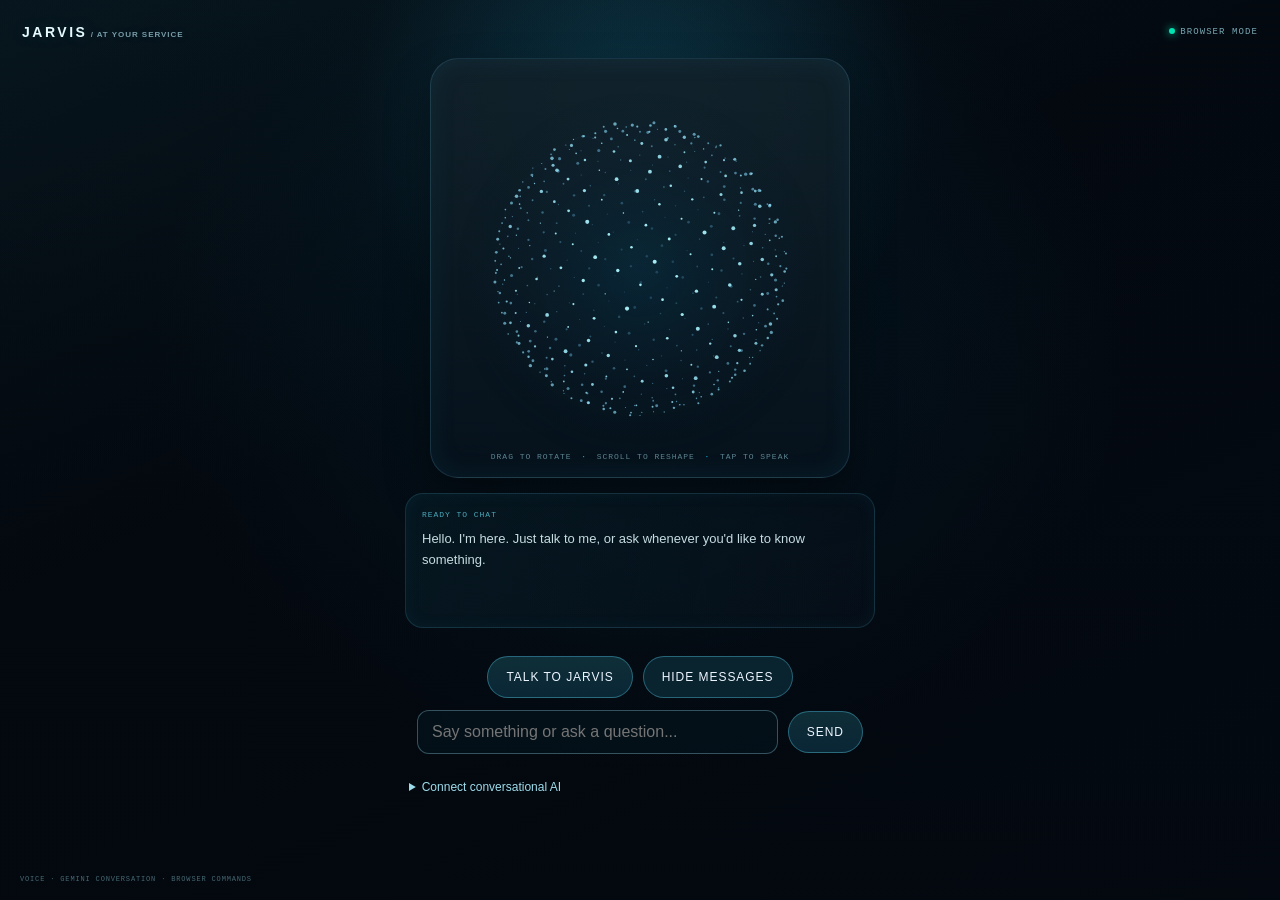
==== index.html @ f969d7fb "Publish Jarvis web app Co-authored-by: Copilot <223556219+Copilot@users.noreply.github.com>" ====
<!doctype html>
<html lang="en">
  <head>
    <meta charset="utf-8">
    <meta name="viewport" content="width=device-width, initial-scale=1">
    <meta name="theme-color" content="#101a22">
    <meta name="apple-mobile-web-app-capable" content="yes">
    <meta name="apple-mobile-web-app-status-bar-style" content="black-translucent">
    <link rel="manifest" href="manifest.webmanifest">
    <title>Jarvis</title>
    <link rel="stylesheet" href="panel.css">
  </head>
  <body>
    <main class="interface">
      <header class="header">
        <div class="brand">JARVIS<span class="brand-dot"> / AT YOUR SERVICE</span></div>
        <div class="system-state"><span class="state-light"></span><span id="system-state">READY</span></div>
      </header>

      <section class="stage" aria-label="Interactive three-dimensional particle orb">
        <canvas id="orb" width="360" height="360" role="button" tabindex="0"
          aria-label="Jarvis particle orb. Click to start or stop voice listening. Drag to rotate; scroll to zoom and change particle spread."></canvas>
        <div class="orb-instruction">DRAG TO ROTATE <span>·</span> SCROLL TO RESHAPE <span>·</span> TAP TO SPEAK</div>
      </section>

      <section class="conversation" aria-live="polite" aria-atomic="false">
        <div id="status" class="status">JARVIS IS READY</div>
        <div id="transcript" class="transcript"></div>
        <div id="answer" class="answer">Hello. I'm here. What would you like to talk about?</div>
      </section>

      <div class="controls" aria-label="Voice and text controls">
        <button id="voice-toggle" class="action-button" type="button">Talk to Jarvis</button>
        <button id="manual-toggle" class="action-button secondary" type="button">Type a message</button>
      </div>

      <div id="manual-input-wrap" class="manual-input-wrap" aria-live="polite">
        <input id="manual-input" type="text" maxlength="200" placeholder="Say something or ask a question..." />
        <button id="manual-submit" class="action-button" type="button">Send</button>
      </div>

      <details class="api-settings">
        <summary>Connect conversational AI</summary>
        <form id="api-key-form">
          <label for="api-key">Google Gemini API key</label>
          <div class="api-key-controls">
            <input id="api-key" type="password" autocomplete="off" placeholder="Paste your API key" required />
            <button class="action-button" type="submit">Save key</button>
          </div>
          <div id="api-key-status" class="api-key-status" role="status">Get a key from Google AI Studio. It stays in this browser and is sent directly to Google.</div>
          <a href="https://aistudio.google.com/app/apikey" target="_blank" rel="noopener noreferrer">Get a Google Gemini API key</a>
        </form>
      </details>

      <footer class="footer">
        <span>VOICE · GEMINI CONVERSATION · BROWSER COMMANDS</span>
      </footer>
    </main>
    <script src="panel.js"></script>
  </body>
</html>
---- panel.css ----
:root {
  color-scheme: dark;
  font-family: "Segoe UI", "Helvetica Neue", sans-serif;
  background: #050c15;
  color: #d8f8ff;
  font-synthesis: none;
}

* {
  box-sizing: border-box;
}

body {
  min-width: 280px;
  min-height: 100vh;
  margin: 0;
  background:
    radial-gradient(circle at 50% 12%, rgba(33, 156, 196, 0.26), transparent 28%),
    radial-gradient(ellipse at 50% 38%, rgba(0, 110, 151, 0.18), transparent 54%),
    linear-gradient(155deg, #07171f, #03080f 40%, #020b15 100%);
}

.interface {
  min-height: 100vh;
  min-height: 100dvh;
  display: flex;
  flex-direction: column;
  align-items: center;
  padding: 22px 20px 15px;
  background: linear-gradient(180deg, rgba(8, 18, 26, 0.1), rgba(4, 8, 14, 0.7));
}

.header,
.footer {
  width: 100%;
  display: flex;
  justify-content: space-between;
  align-items: center;
  gap: 12px;
}

.header {
  padding: 2px 2px 0;
}

.controls,
.manual-input-wrap {
  width: min(100%, 470px);
  display: flex;
  gap: 10px;
  align-items: center;
  justify-content: center;
  margin: 8px auto 0;
}

.action-button {
  appearance: none;
  border: 1px solid rgba(95, 222, 255, 0.35);
  border-radius: 999px;
  background: linear-gradient(180deg, rgba(49, 156, 170, 0.25), rgba(13, 51, 70, 0.7));
  color: #edf6ff;
  cursor: pointer;
  font: inherit;
  font-size: 12px;
  letter-spacing: 0.08em;
  min-height: 42px;
  padding: 0 18px;
  text-transform: uppercase;
  touch-action: manipulation;
}

.action-button.secondary {
  background: rgba(12, 42, 55, 0.8);
}

.action-button:active {
  transform: translateY(1px);
}

.manual-input-wrap {
  margin-top: 12px;
  padding: 0 12px;
}

#manual-input {
  flex: 1;
  min-height: 44px;
  border: 1px solid rgba(112, 164, 182, 0.45);
  border-radius: 12px;
  background: rgba(4, 18, 28, 0.78);
  color: #eaf5ff;
  font: inherit;
  padding: 0 14px;
}

.api-settings {
  width: min(100%, 470px);
  margin: 14px auto 18px;
  color: #8fb9c5;
  font-size: 12px;
}

.api-settings summary {
  width: fit-content;
  cursor: pointer;
  color: #9dddeb;
  min-height: 40px;
  padding: 12px 4px;
  touch-action: manipulation;
}

.api-settings form {
  display: grid;
  gap: 8px;
  padding: 10px 12px 14px;
  border: 1px solid rgba(83, 170, 199, 0.2);
  border-radius: 14px;
  background: rgba(7, 28, 38, 0.68);
}

.api-key-controls {
  display: flex;
  gap: 8px;
}

#api-key {
  min-width: 0;
  min-height: 44px;
  flex: 1;
  border: 1px solid rgba(112, 164, 182, 0.45);
  border-radius: 12px;
  background: rgba(4, 18, 28, 0.78);
  color: #eaf5ff;
  font: inherit;
  padding: 0 12px;
}

.api-key-status {
  line-height: 1.5;
}

.api-settings a {
  color: #9dddeb;
  min-height: 36px;
  padding-top: 8px;
}

.hidden {
  display: none !important;
}

.brand {
  color: #e5fbff;
  font-size: 14px;
  font-weight: 700;
  letter-spacing: 0.18em;
  white-space: nowrap;
  text-transform: uppercase;
  text-shadow: 0 0 18px rgba(114, 210, 255, 0.2);
}

.brand-dot {
  color: #779ca7;
  font-size: 8px;
  letter-spacing: 0.12em;
}

.system-state,
.footer,
.status,
.orb-instruction {
  font-family: Consolas, "Courier New", monospace;
  letter-spacing: 0.12em;
}

.system-state {
  color: #79a7b3;
  font-size: 9px;
  white-space: nowrap;
}

.state-light {
  display: inline-block;
  width: 6px;
  height: 6px;
  margin-right: 5px;
  border-radius: 50%;
  background: #00e3b2;
  box-shadow: 0 0 9px #00e3b2;
}

.stage {
  width: min(100%, 420px);
  height: min(52vh, 420px);
  min-height: 240px;
  margin: 18px auto 3px;
  display: flex;
  flex-direction: column;
  align-items: center;
  justify-content: center;
  padding: 18px 10px 8px;
  border-radius: 28px;
  background: linear-gradient(180deg, rgba(18, 33, 42, 0.88), rgba(6, 18, 28, 0.88));
  border: 1px solid rgba(108, 201, 233, 0.18);
  box-shadow: 0 22px 44px rgba(0, 0, 0, 0.35), inset 0 0 26px rgba(29, 111, 145, 0.14);
}

#orb {
  display: block;
  width: 100%;
  height: calc(100% - 25px);
  min-height: 210px;
  outline: none;
  cursor: grab;
  touch-action: none;
  filter: drop-shadow(0 12px 24px rgba(21, 91, 130, 0.42));
  border-radius: 22px;
}

#orb:active {
  cursor: grabbing;
}

#orb:focus-visible {
  filter: drop-shadow(0 0 12px rgba(54, 222, 255, 0.6));
}

.orb-instruction {
  color: #5c8591;
  font-size: 8px;
  text-align: center;
}

.orb-instruction span {
  padding: 0 4px;
  color: #12c8ea;
}

.conversation {
  width: min(100%, 470px);
  min-height: 135px;
  margin: 12px auto 20px;
  padding: 16px 16px 14px;
  border: 1px solid rgba(83, 170, 199, 0.2);
  border-radius: 18px;
  background: linear-gradient(100deg, rgba(7, 28, 38, 0.68), rgba(9, 20, 32, 0.4));
  box-shadow: inset 0 0 16px rgba(40, 126, 156, 0.08);
}

.status {
  margin-bottom: 9px;
  color: #4ca9bb;
  font-size: 8px;
}

.transcript {
  margin-bottom: 7px;
  color: #77d4e1;
  font-size: 11px;
  line-height: 1.5;
  overflow-wrap: anywhere;
}

.transcript:empty {
  display: none;
}

.answer {
  color: #c6dce1;
  font-size: 13px;
  line-height: 1.65;
  overflow-wrap: anywhere;
  white-space: pre-wrap;
}

.footer {
  margin-top: auto;
  color: #466973;
  font-size: 7px;
  line-height: 1.6;
}

.footer span:last-child {
  text-align: right;
}

.footer span {
  text-align: center;
}

body.is-listening .state-light {
  background: #ff7086;
  box-shadow: 0 0 10px #ff7086;
}

body.is-listening #orb {
  filter: drop-shadow(0 0 12px rgba(35, 217, 255, 0.2));
}

@media (max-width: 480px) {
  .interface {
    padding-right: 14px;
    padding-left: 14px;
  }

  .header,
  .footer {
    gap: 8px;
  }

  .brand {
    font-size: 11px;
    letter-spacing: 0.12em;
  }

  .brand-dot {
    display: none;
  }

  .controls,
  .manual-input-wrap {
    flex-direction: column;
  }

  .action-button,
  #manual-input,
  #manual-submit,
  #api-key {
    width: 100%;
  }

  .api-key-controls {
    flex-direction: column;
  }
}

@media (max-height: 600px) {
  .interface {
    padding-top: 14px;
  }

  .stage {
    height: 42vh;
    min-height: 170px;
    margin-top: 8px;
  }

  #orb {
    min-height: 150px;
  }

  .conversation {
    min-height: 100px;
    margin-top: 4px;
    padding: 10px 12px;
  }
}

@media (prefers-reduced-motion: reduce) {
  *,
  *::before,
  *::after {
    scroll-behavior: auto !important;
  }
}
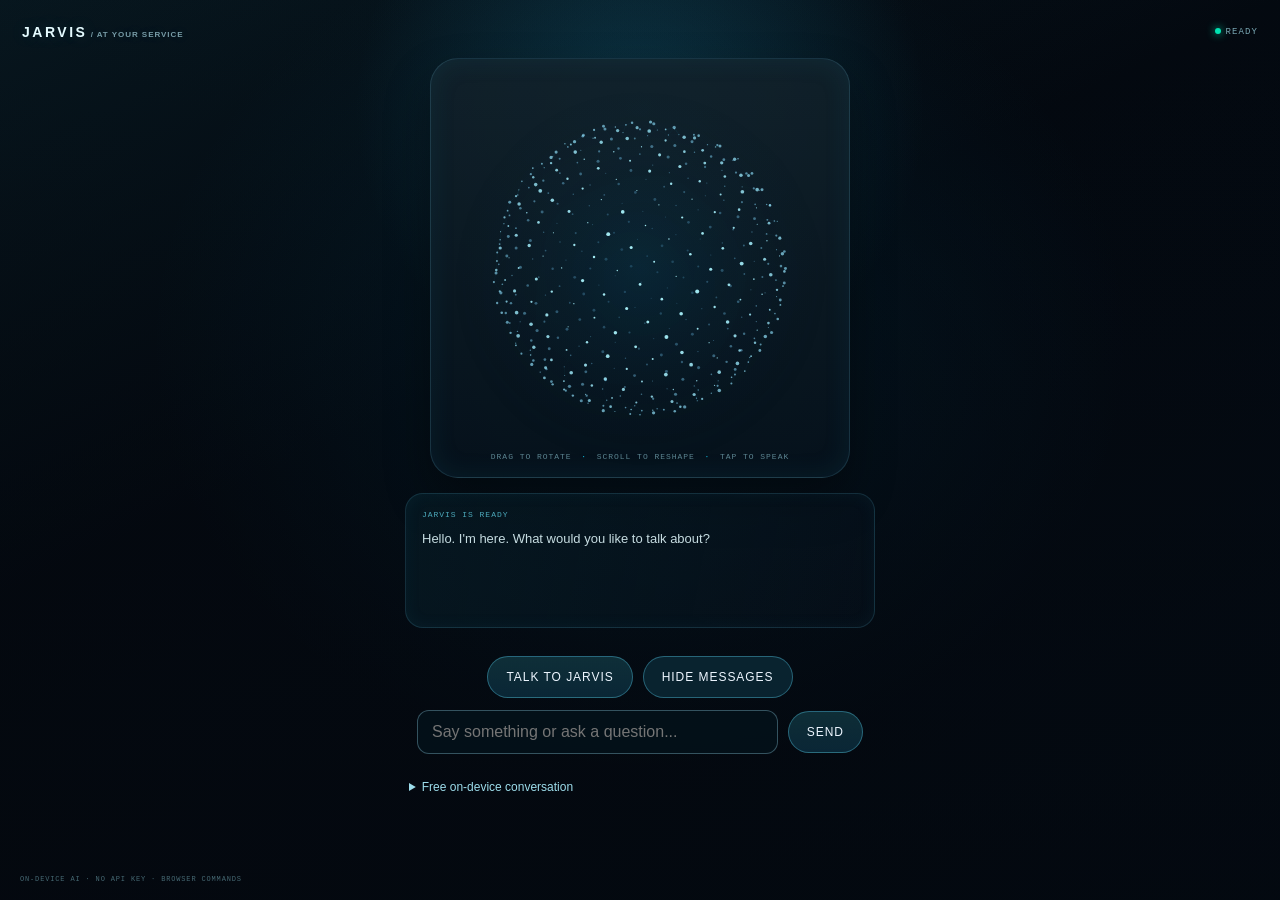
==== commit cb8f11d0: "Use free on-device conversation model Co-authored-by: Copilot <223556219+Copilot@users.noreply.githu" ====
--- a/index.html
+++ b/index.html
@@ -39,21 +39,16 @@
         <button id="manual-submit" class="action-button" type="button">Send</button>
       </div>
 
-      <details class="api-settings">
-        <summary>Connect conversational AI</summary>
-        <form id="api-key-form">
-          <label for="api-key">Google Gemini API key</label>
-          <div class="api-key-controls">
-            <input id="api-key" type="password" autocomplete="off" placeholder="Paste your API key" required />
-            <button class="action-button" type="submit">Save key</button>
-          </div>
-          <div id="api-key-status" class="api-key-status" role="status">Get a key from Google AI Studio. It stays in this browser and is sent directly to Google.</div>
-          <a href="https://aistudio.google.com/app/apikey" target="_blank" rel="noopener noreferrer">Get a Google Gemini API key</a>
-        </form>
+      <details id="ai-settings" class="ai-settings">
+        <summary>Free on-device conversation</summary>
+        <div class="ai-settings-content">
+          <p id="local-ai-description">Jarvis runs its conversation model on this device. No AI account, API key, or paid AI service is used. The first general conversation downloads the model (hundreds of MB); Wi-Fi is recommended. Your chat stays in this browser. Your internet provider may charge for data.</p>
+          <div id="local-ai-status" class="local-ai-status" role="status">The free model loads the first time you send a message.</div>
+        </div>
       </details>
 
       <footer class="footer">
-        <span>VOICE · GEMINI CONVERSATION · BROWSER COMMANDS</span>
+        <span>ON-DEVICE AI · NO API KEY · BROWSER COMMANDS</span>
       </footer>
     </main>
     <script src="panel.js"></script>
--- a/panel.css
+++ b/panel.css
@@ -93,14 +93,14 @@
   padding: 0 14px;
 }
 
-.api-settings {
+.ai-settings {
   width: min(100%, 470px);
   margin: 14px auto 18px;
   color: #8fb9c5;
   font-size: 12px;
 }
 
-.api-settings summary {
+.ai-settings summary {
   width: fit-content;
   cursor: pointer;
   color: #9dddeb;
@@ -109,40 +109,20 @@
   touch-action: manipulation;
 }
 
-.api-settings form {
-  display: grid;
-  gap: 8px;
+.ai-settings-content {
   padding: 10px 12px 14px;
   border: 1px solid rgba(83, 170, 199, 0.2);
   border-radius: 14px;
   background: rgba(7, 28, 38, 0.68);
 }
 
-.api-key-controls {
-  display: flex;
-  gap: 8px;
-}
-
-#api-key {
-  min-width: 0;
-  min-height: 44px;
-  flex: 1;
-  border: 1px solid rgba(112, 164, 182, 0.45);
-  border-radius: 12px;
-  background: rgba(4, 18, 28, 0.78);
-  color: #eaf5ff;
-  font: inherit;
-  padding: 0 12px;
-}
-
-.api-key-status {
+.ai-settings-content p {
+  margin: 0 0 8px;
   line-height: 1.5;
 }
 
-.api-settings a {
-  color: #9dddeb;
-  min-height: 36px;
-  padding-top: 8px;
+.local-ai-status {
+  line-height: 1.5;
 }
 
 .hidden {
@@ -325,13 +305,6 @@
   .action-button,
   #manual-input,
   #manual-submit,
-  #api-key {
-    width: 100%;
-  }
-
-  .api-key-controls {
-    flex-direction: column;
-  }
 }
 
 @media (max-height: 600px) {
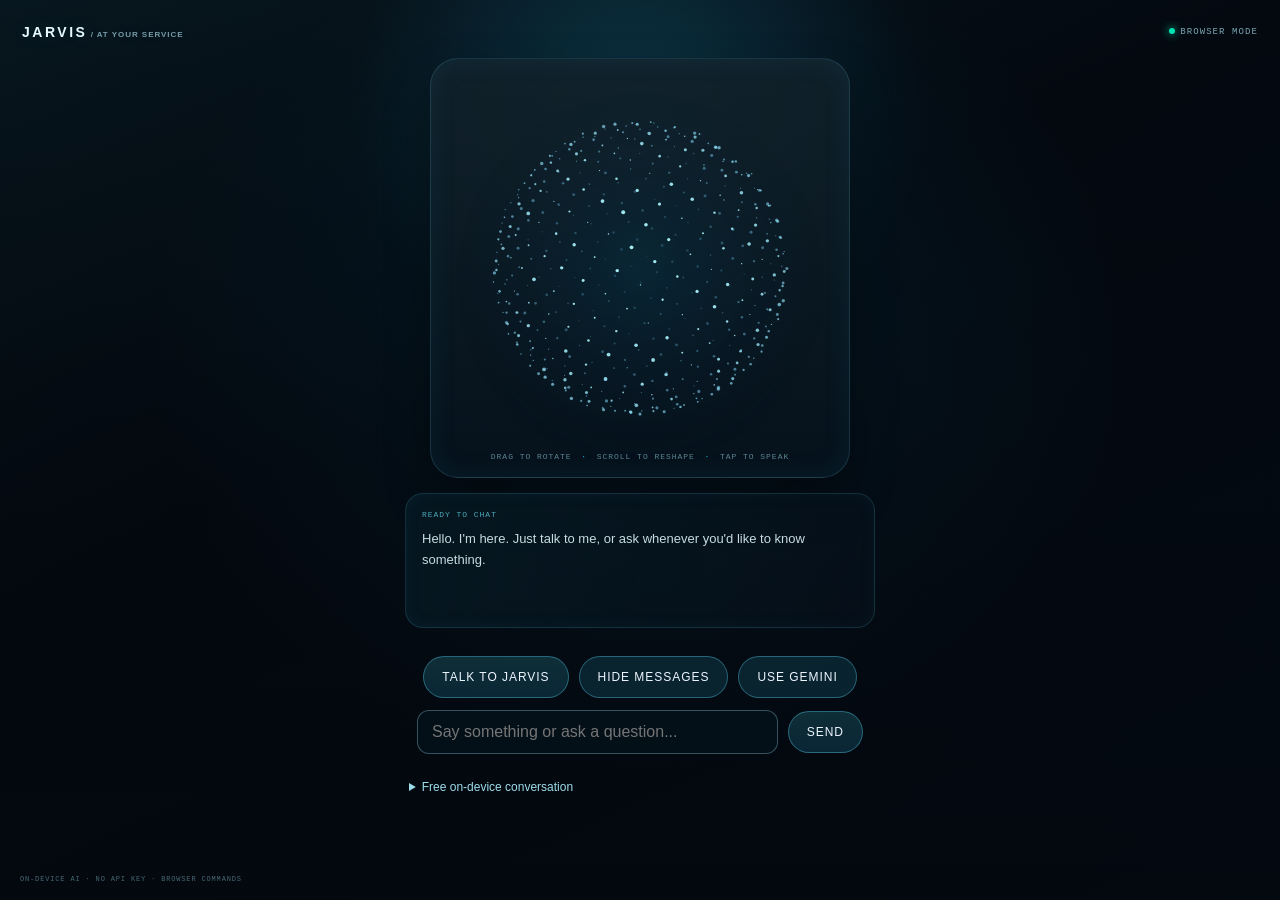
==== commit 7223fd99: "Add Gemini handoff and refresh app icon Co-authored-by: Copilot <223556219+Copilot@users.noreply.git" ====
--- a/index.html
+++ b/index.html
@@ -32,6 +32,7 @@
       <div class="controls" aria-label="Voice and text controls">
         <button id="voice-toggle" class="action-button" type="button">Talk to Jarvis</button>
         <button id="manual-toggle" class="action-button secondary" type="button">Type a message</button>
+        <button id="gemini-toggle" class="action-button secondary" type="button">Use Gemini</button>
       </div>
 
       <div id="manual-input-wrap" class="manual-input-wrap" aria-live="polite">
@@ -42,7 +43,7 @@
       <details id="ai-settings" class="ai-settings">
         <summary>Free on-device conversation</summary>
         <div class="ai-settings-content">
-          <p id="local-ai-description">Jarvis runs its conversation model on this device. No AI account, API key, or paid AI service is used. The first general conversation downloads the model (hundreds of MB); Wi-Fi is recommended. Your chat stays in this browser. Your internet provider may charge for data.</p>
+          <p id="local-ai-description">Jarvis runs its conversation model on this device. No AI account, API key, or paid AI service is used. The first general conversation downloads the model (hundreds of MB); Wi-Fi is recommended. Use Gemini to open Google's Gemini app or website instead; your last message is copied for you to paste there and is not sent automatically.</p>
           <div id="local-ai-status" class="local-ai-status" role="status">The free model loads the first time you send a message.</div>
         </div>
       </details>
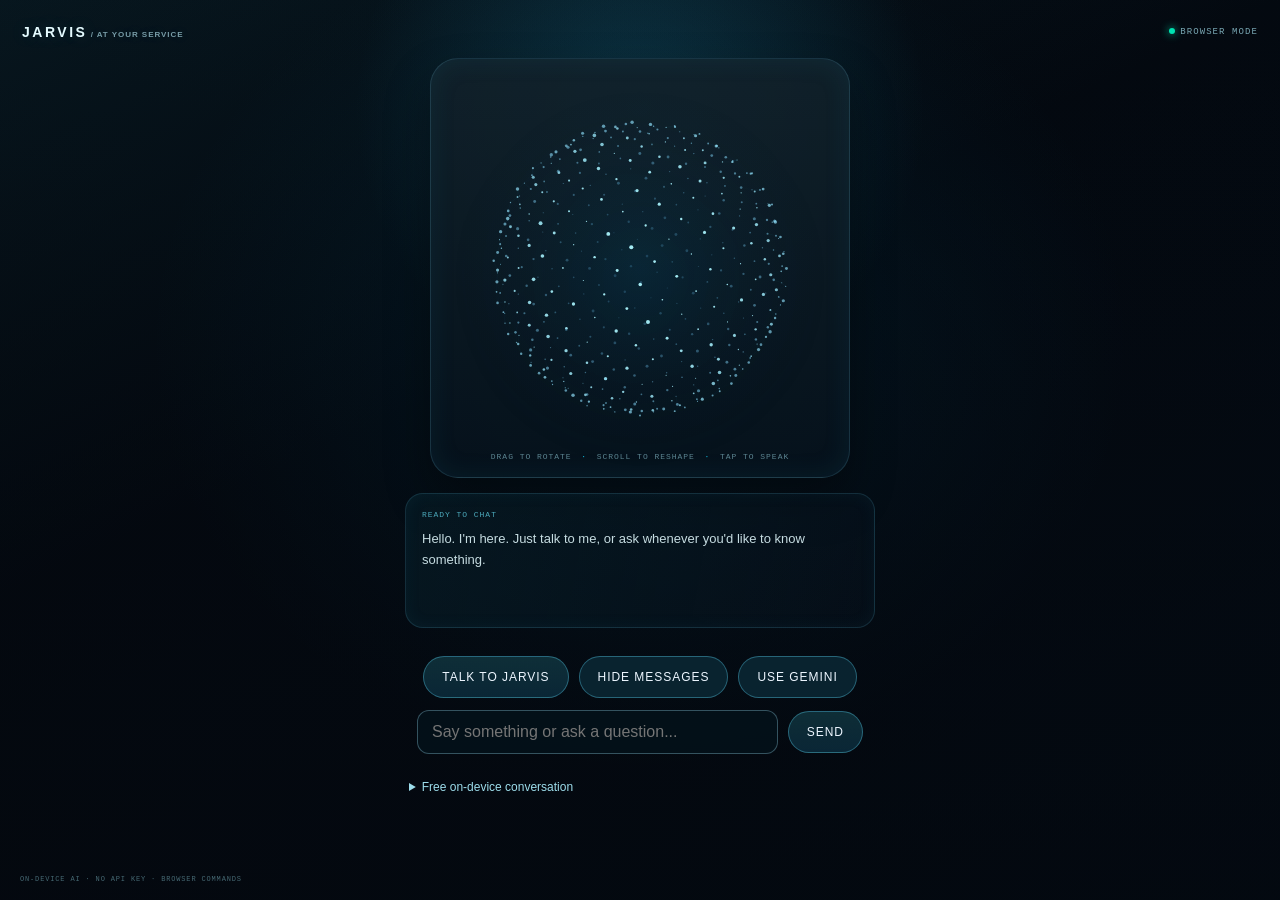
==== commit 677991ab: "Fix installed app icon assets Co-authored-by: Copilot <223556219+Copilot@users.noreply.github.com>" ====
--- a/index.html
+++ b/index.html
@@ -6,6 +6,7 @@
     <meta name="theme-color" content="#101a22">
     <meta name="apple-mobile-web-app-capable" content="yes">
     <meta name="apple-mobile-web-app-status-bar-style" content="black-translucent">
+    <link rel="apple-touch-icon" href="icon-180.png">
     <link rel="manifest" href="manifest.webmanifest">
     <title>Jarvis</title>
     <link rel="stylesheet" href="panel.css">
